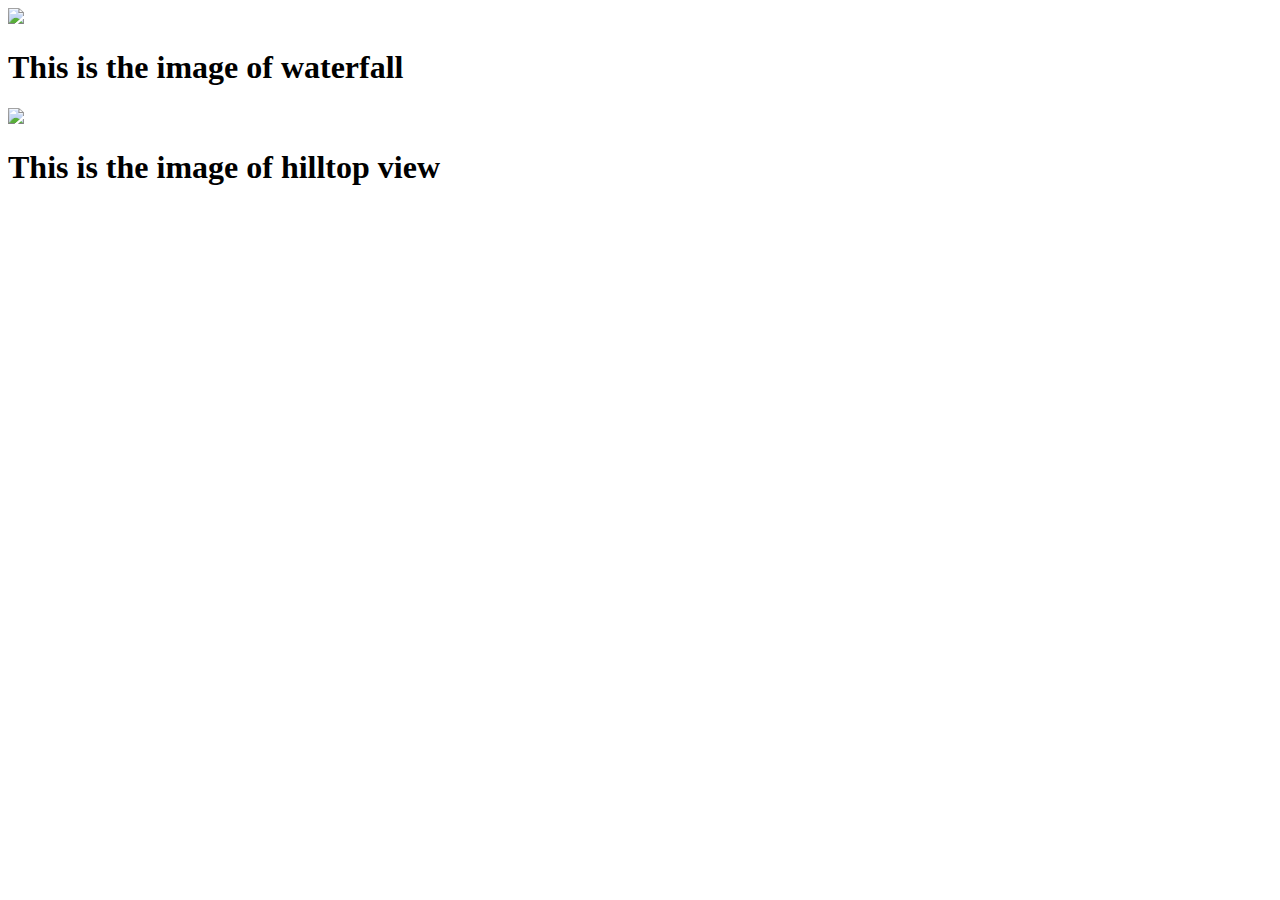
==== gallery.html @ 0538c733 "update in galler" ====
<!DOCTYPE html>
<html lang="en">
<head>
    <meta charset="UTF-8">
    <meta http-equiv="X-UA-Compatible" content="IE=edge">
    <meta name="viewport" content="width=device-width, initial-scale=1.0">
    <title>Images</title>
    <link rel="icon" href="Images/nepal.png">
</head>
<body>
    <img src = "images/waterfall.jpg">
        <h1>This is the image of waterfall</h1>
    </img>

    <img src = "images/hilltop.png">
        <h1>This is the image of hilltop view</h1>
    </img>
    
</body>
</html>
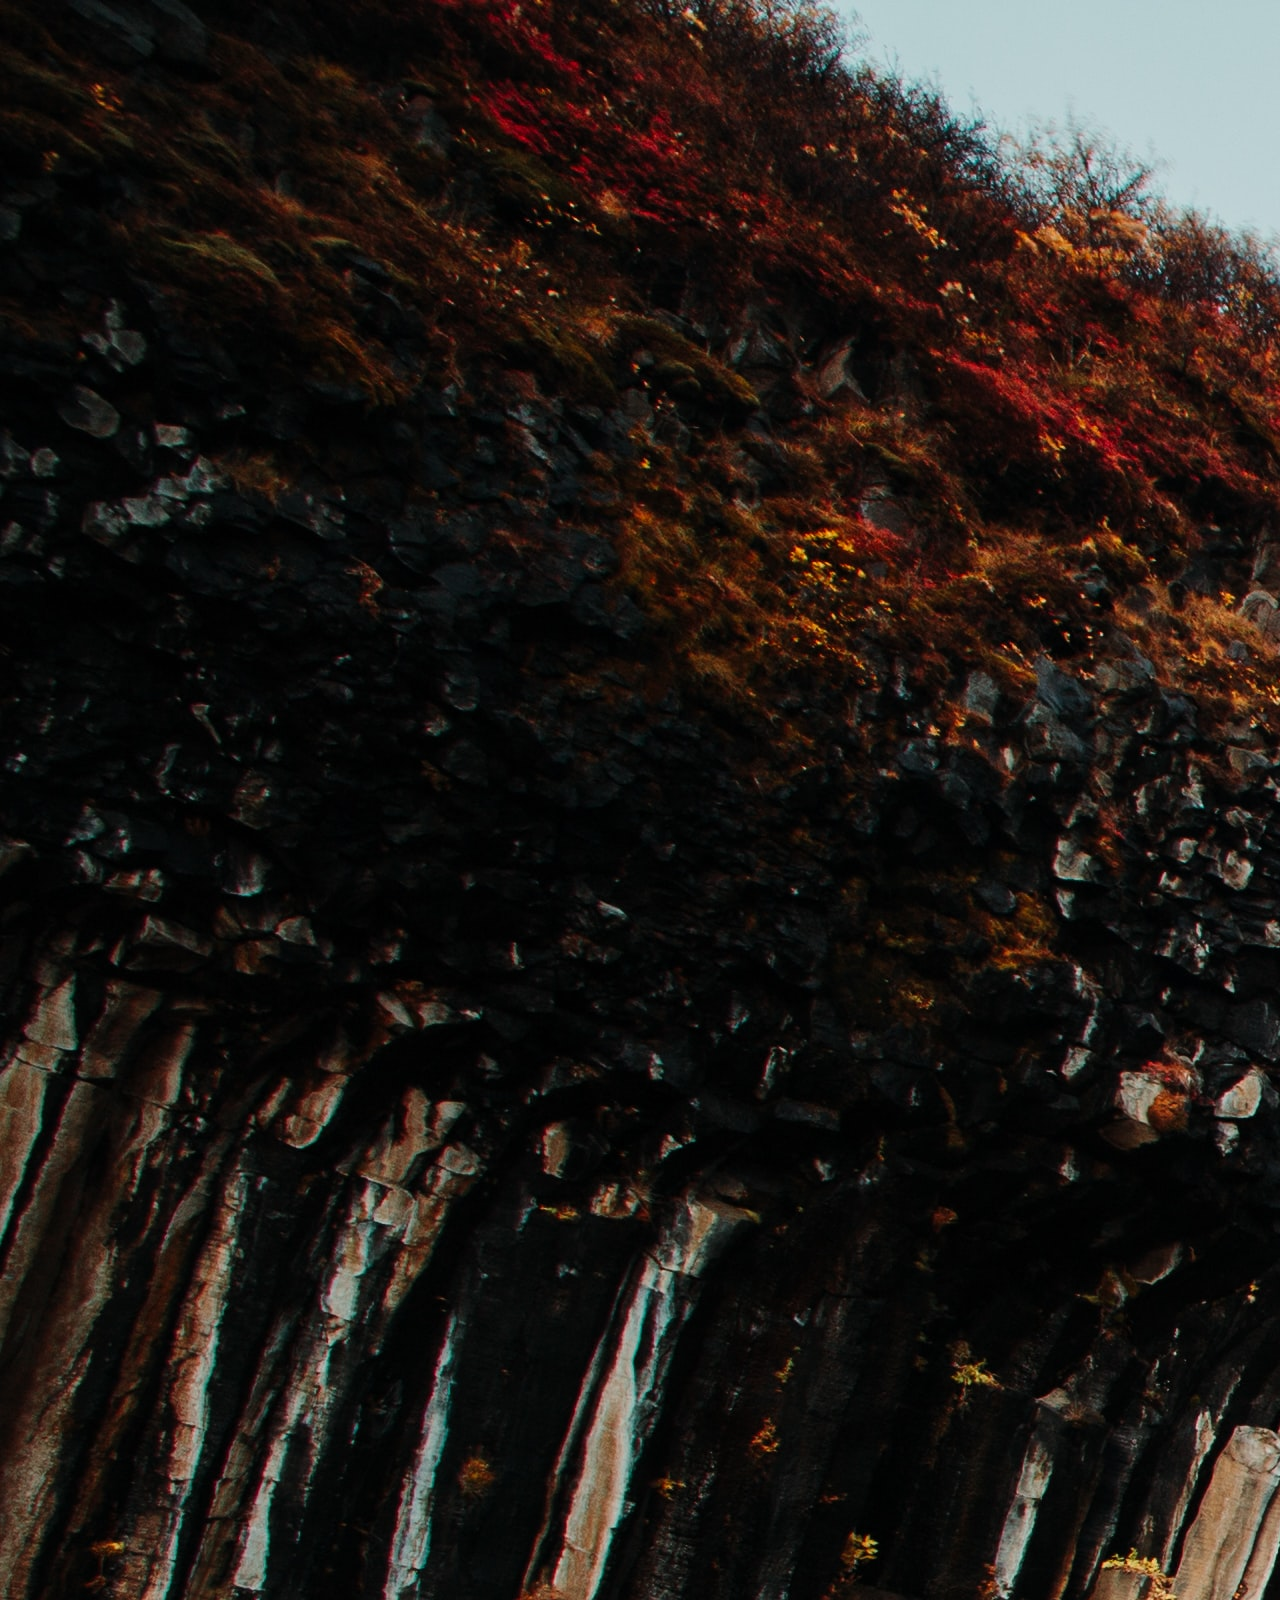
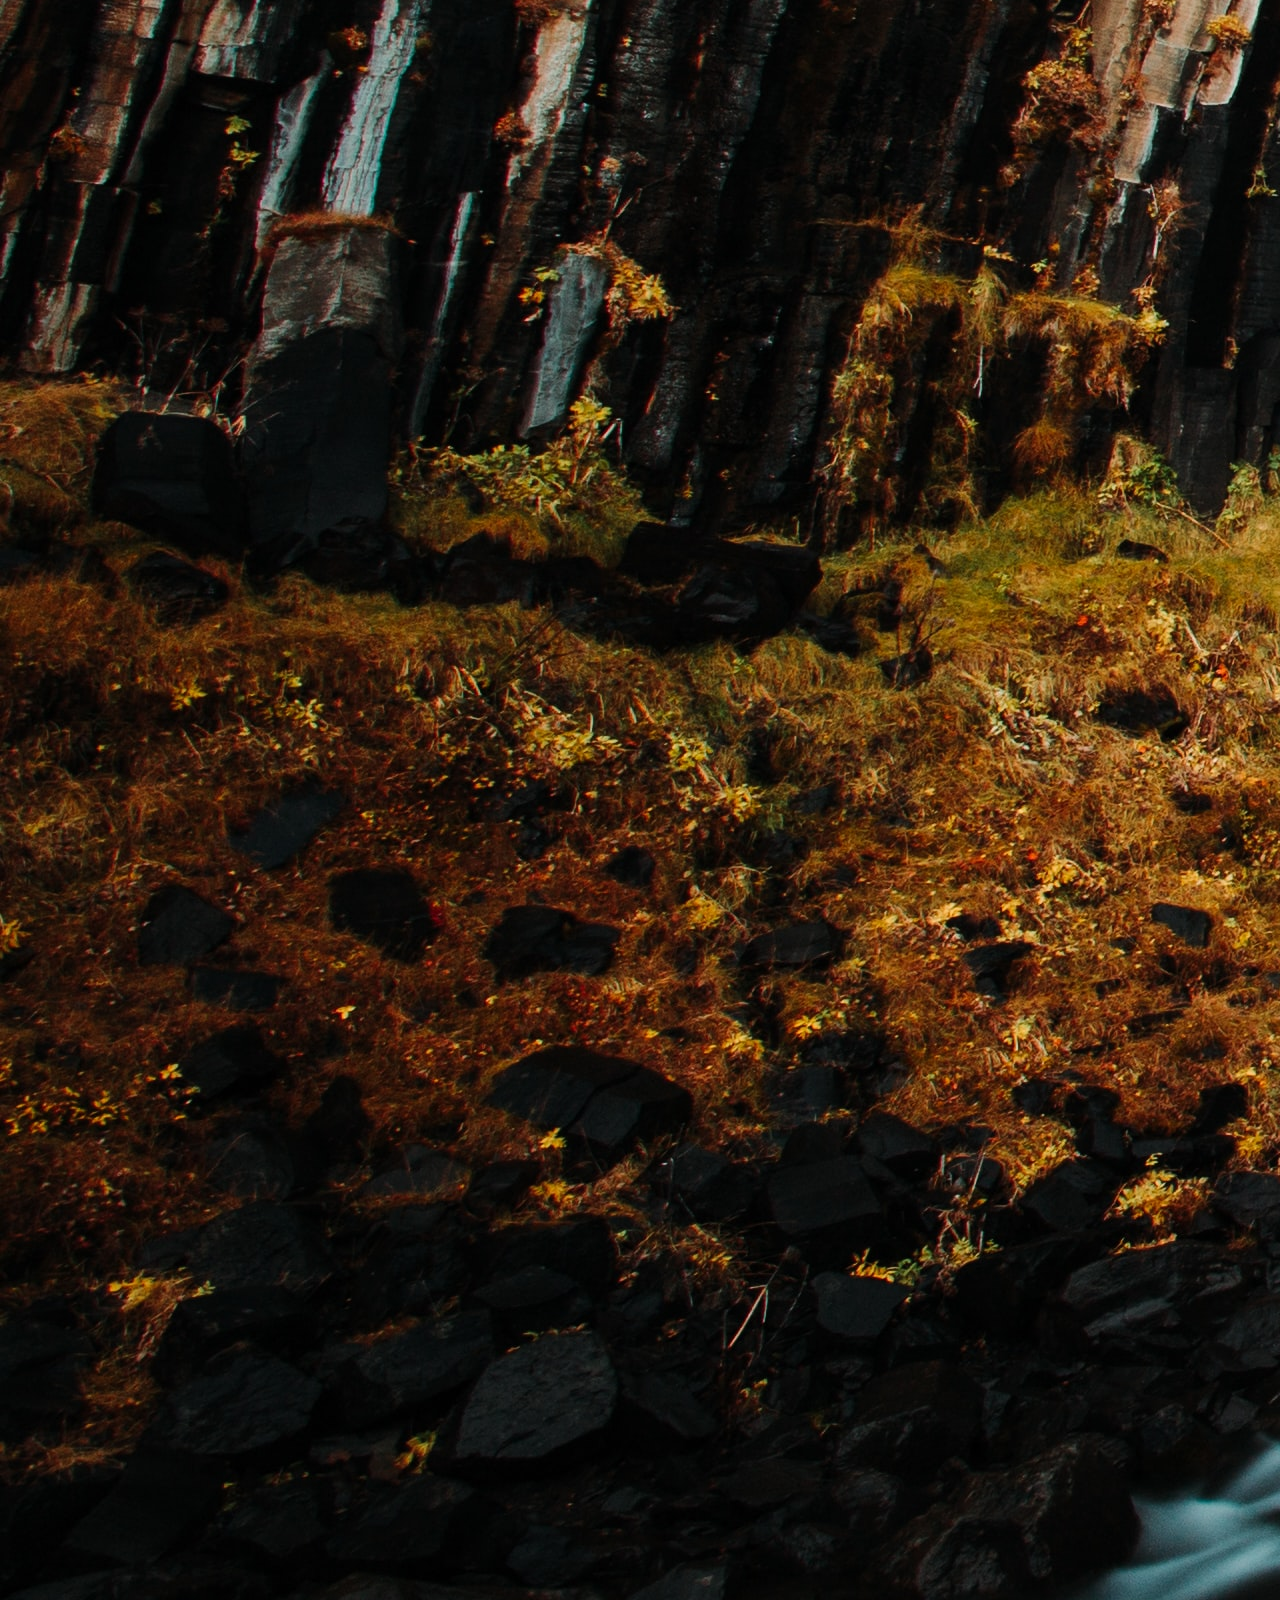
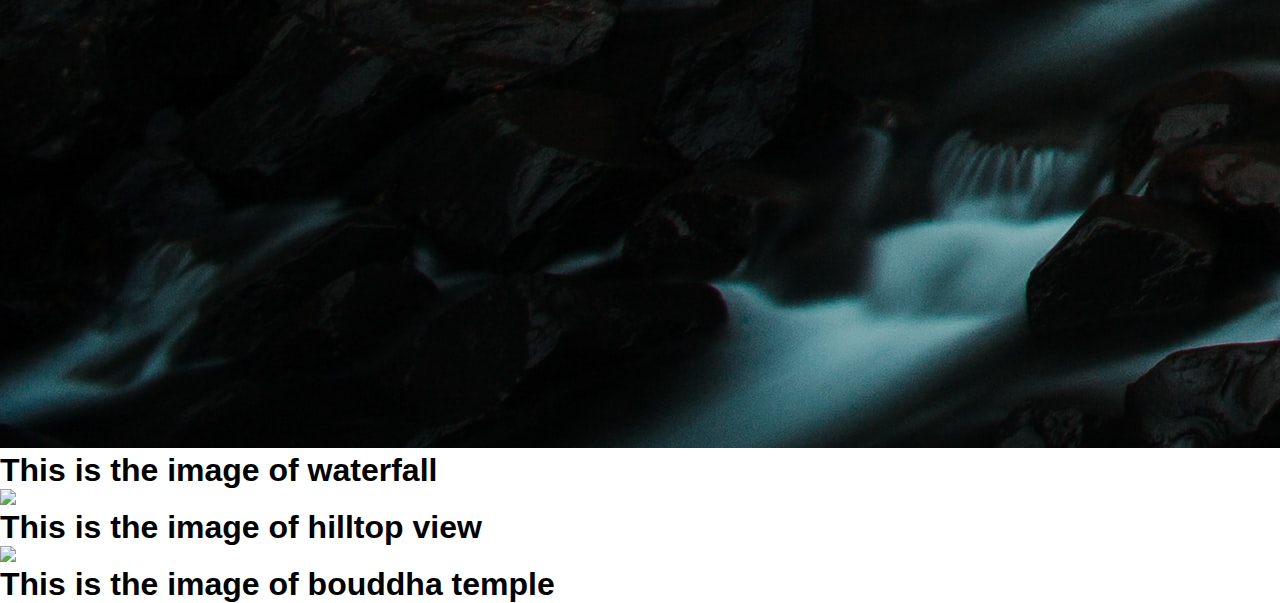
==== commit 96ce9365: "just check" ====
--- a/gallery.html
+++ b/gallery.html
@@ -6,14 +6,19 @@
     <meta name="viewport" content="width=device-width, initial-scale=1.0">
     <title>Images</title>
     <link rel="icon" href="Images/nepal.png">
+    <link rel="stylesheet" href="CSS/style.css">
 </head>
 <body>
-    <img src = "images/waterfall.jpg">
+    <img src = "waterfall.jpg">
         <h1>This is the image of waterfall</h1>
     </img>
 
-    <img src = "images/hilltop.png">
+    <img src = "Images/hilltop.png">
         <h1>This is the image of hilltop view</h1>
+    </img>
+
+    <img src = "Images/bouddha.png">
+    <h1>This is the image of bouddha temple</h1>
     </img>
     
 </body>
--- a/CSS/style.css
+++ b/CSS/style.css
@@ -0,0 +1,124 @@
+*{
+    margin : 0; padding: 0; box-sizing: border-box;
+    font-family: 'Josefin Sans', sans-serif;
+}
+
+header{
+    width: 100%;height:100%;
+    background-image:linear-gradient(rgba(0,0,0,0.3), rgba(0, 0, 0, 0.1)),url('../Images/bench.jpg');
+    background-repeat: no-repeat;
+    background-size: 100vw 100vh;
+    background-attachment:scroll;
+}
+
+nav{
+    width: 100%; height:13vh;
+    background:rgba(0.5, 1, 0.2, 0.3);
+    color:white;
+    display: flex;
+    justify-content:space-between;
+    align-items: center;
+    text-transform: uppercase;
+}
+nav .logo{
+  padding-left: 30px;
+
+}
+nav .menu{
+  width : 40%;
+  background-color: none;
+  display: flex;
+  justify-content: space-around;
+  padding: 5px;
+}
+nav .menu a{
+  text-decoration: none;
+  color : white;
+  font-weight: bold;
+  padding : 2%;
+}
+nav .menu a:first-child{
+color : #00b894;
+
+}
+
+main{
+  width:100%;
+  height:87vh;
+  display:flex;
+  justify-content: center;
+  align-items: center;
+  text-align: center;
+  color : white;
+}
+
+section{
+
+}
+section h3{
+  font-size: 40px;
+  font-weight: bold;
+  letter-spacing: 5px;
+  text-shadow : 3px 1px 2px black;
+}
+
+section h1{
+margin : 20px 0px 20px 0px;
+  font-size: 50px;
+  font-weight: 700;
+  text-transform: uppercase;
+  text-shadow : 2px 1px 5px black;
+
+}
+section p{
+  font-size: 20px;
+  font-weight: bold;
+  letter-spacing: 5px;
+  text-shadow : 3px 1px 2px black;
+  margin-bottom: 35px;
+}
+
+section a{
+  padding : 12px 30px;
+  border-radius: 9px;
+  outline: none;
+  text-transform: uppercase;
+  font-size: 15px;
+  font-weight: 400px;
+  text-decoration: none;
+  letter-spacing: 2px;
+  transition: all 0.3s ease;
+}
+
+section .btn1{
+  background-color: #fff;
+  color : black;}
+
+section .btn1:hover{
+  background-color: grey;
+  color : black;
+  }
+
+section .btn2{
+  background-color: #00b894;
+  color : black;
+}
+
+section .btn2:hover{
+  background-color: grey;
+  color : black;
+}
+section .change_content:after{
+  content: " ";
+  animation: changetext 10s infinite linear;
+  color:#00b894;
+}
+@keyframes changetext {
+  0%{content: "Pokhara";}
+  16%{content: "Kathmandu";}
+  32%{content: "Kusma";}
+  48%{content: "Chitwan";}
+  64%{content: "Mustang";}
+  80%{content: "Mustang";}
+  100%{content: "Mustang";}
+}
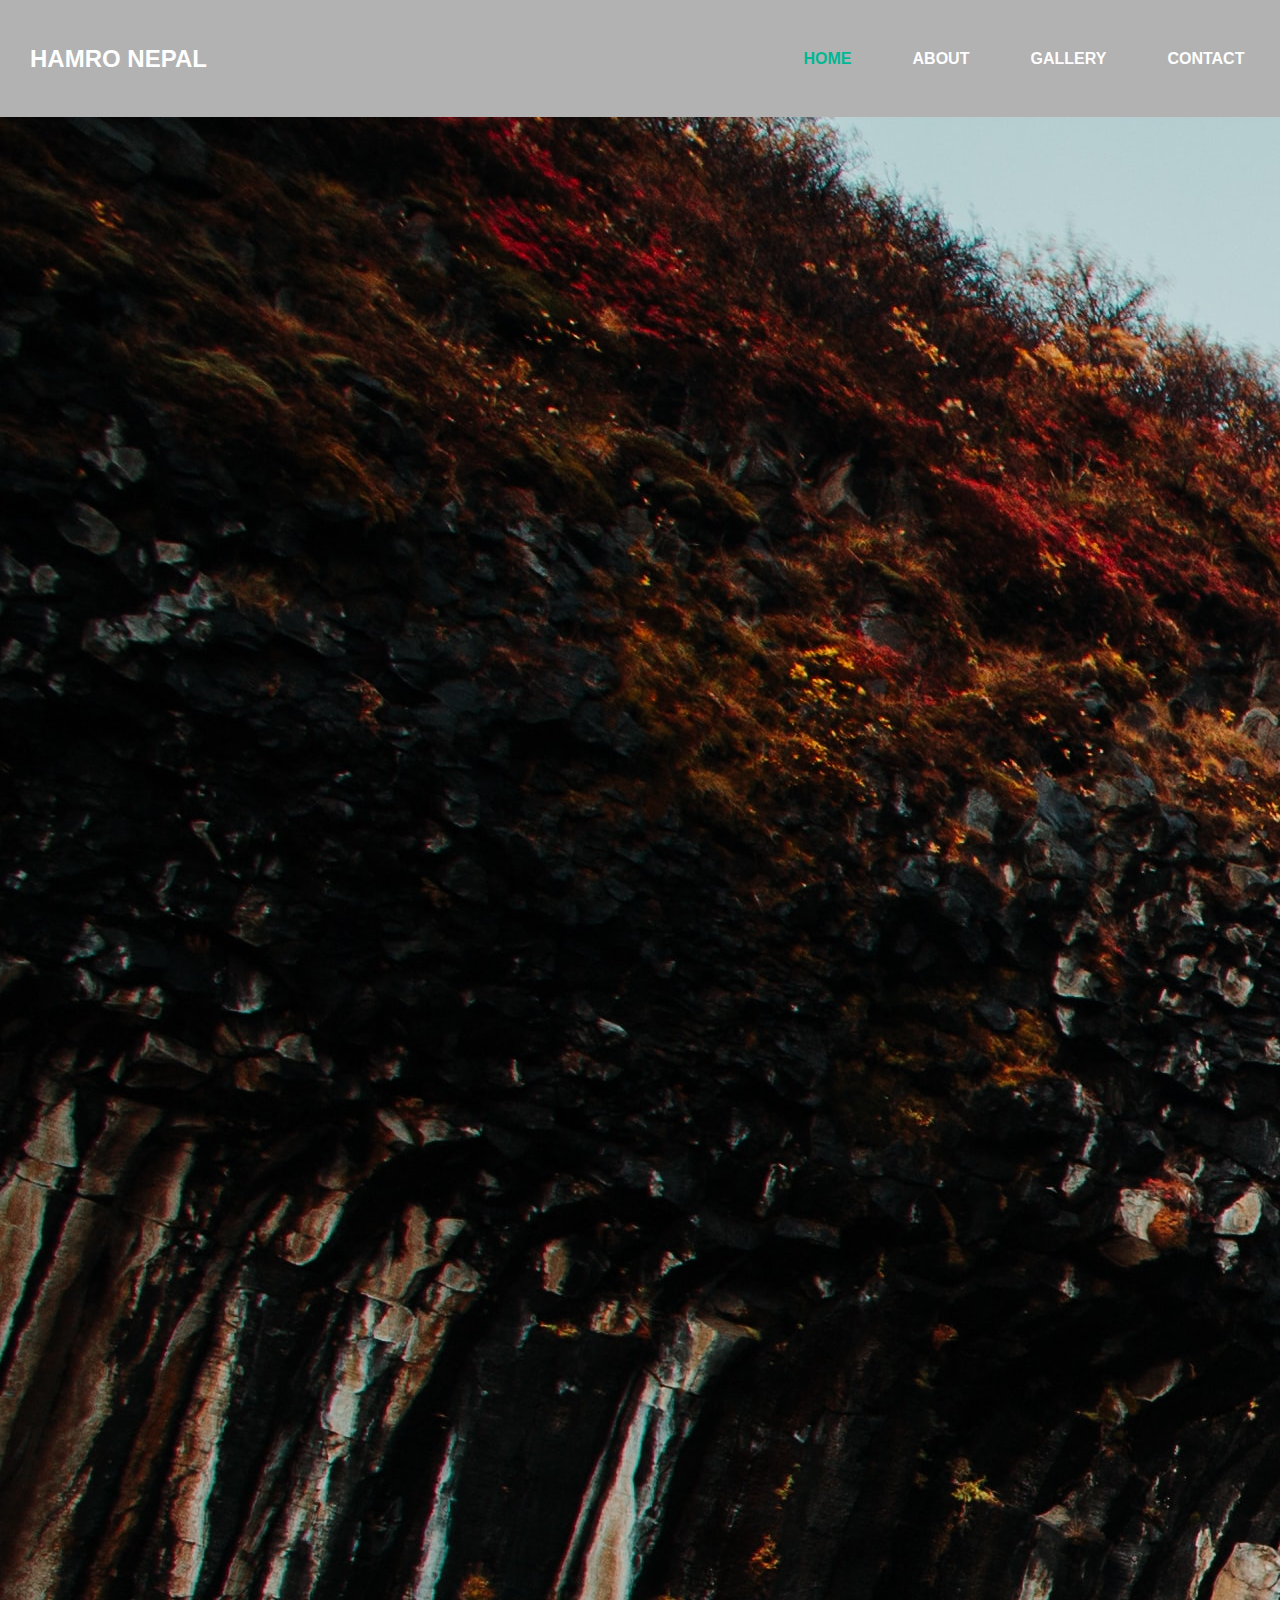
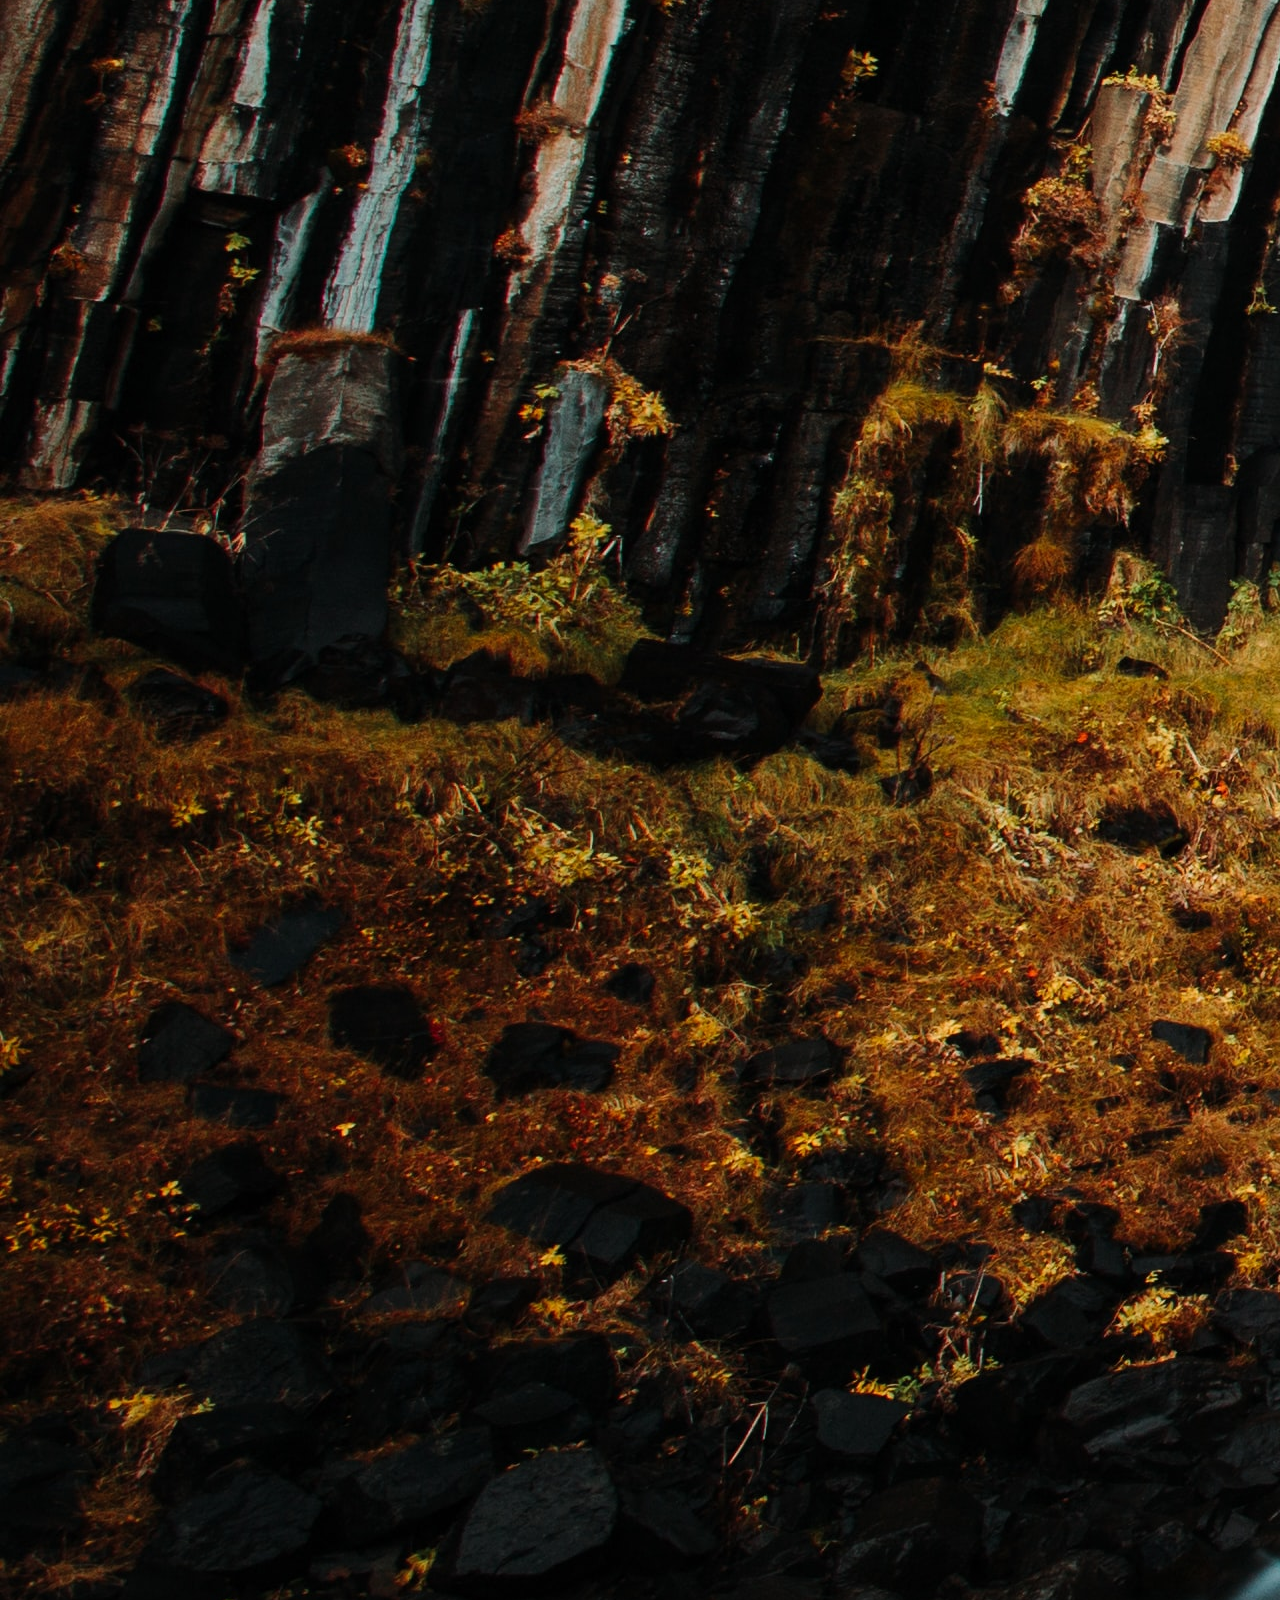
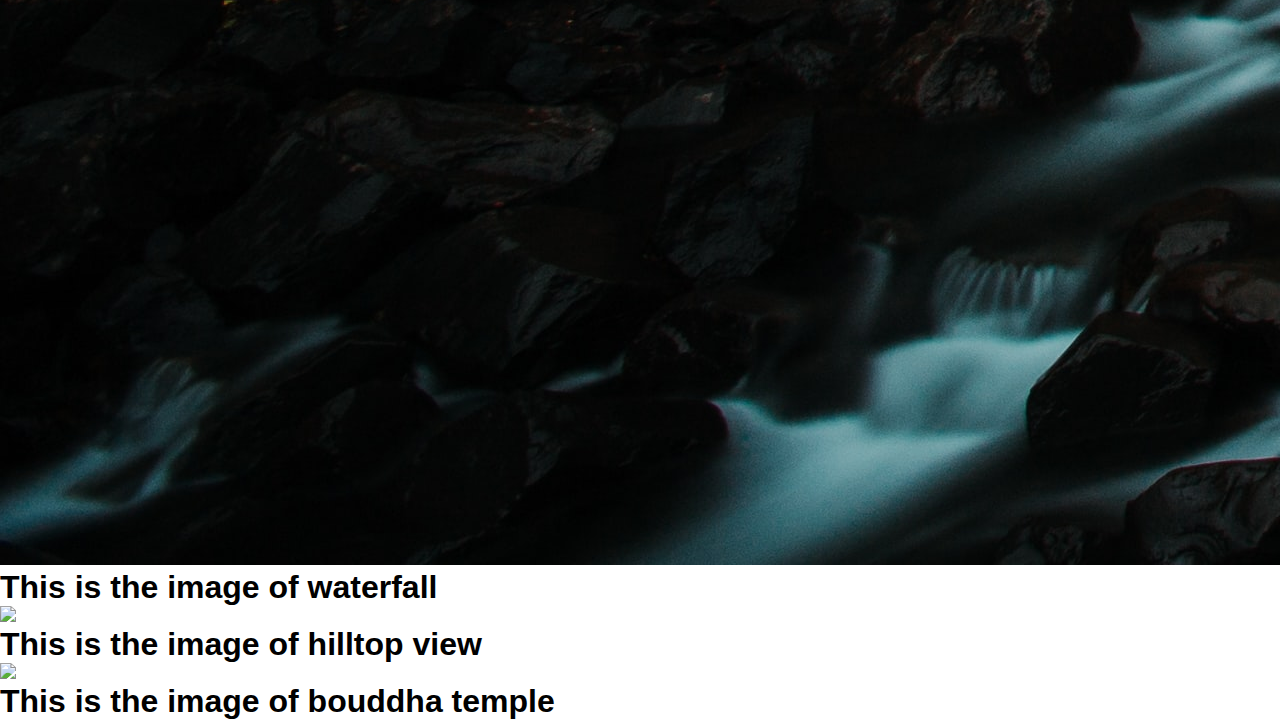
==== commit 4054cc8b: "link creation" ====
--- a/gallery.html
+++ b/gallery.html
@@ -9,16 +9,25 @@
     <link rel="stylesheet" href="CSS/style.css">
 </head>
 <body>
-    <img src = "waterfall.jpg">
+    <nav>
+        <div class="logo"> <h2 class = "animated infinite heartBeat delay-1s">Hamro Nepal</h2> </div>
+        <div class="menu">
+          <a href="index.html">Home</a>
+          <a href="#">About</a>
+          <a href="gallery.html">Gallery</a>
+          <a href="#">Contact</a>
+        </div>
+      </nav>
+    <img src = "./Images/waterfall.jpg">
         <h1>This is the image of waterfall</h1>
     </img>
 
-    <img src = "Images/hilltop.png">
+    <img src = "./Images/hilltop.png">
         <h1>This is the image of hilltop view</h1>
     </img>
 
-    <img src = "Images/bouddha.png">
-    <h1>This is the image of bouddha temple</h1>
+    <img src = "./Images/bouddha.png">
+        <h1>This is the image of bouddha temple</h1>
     </img>
     
 </body>
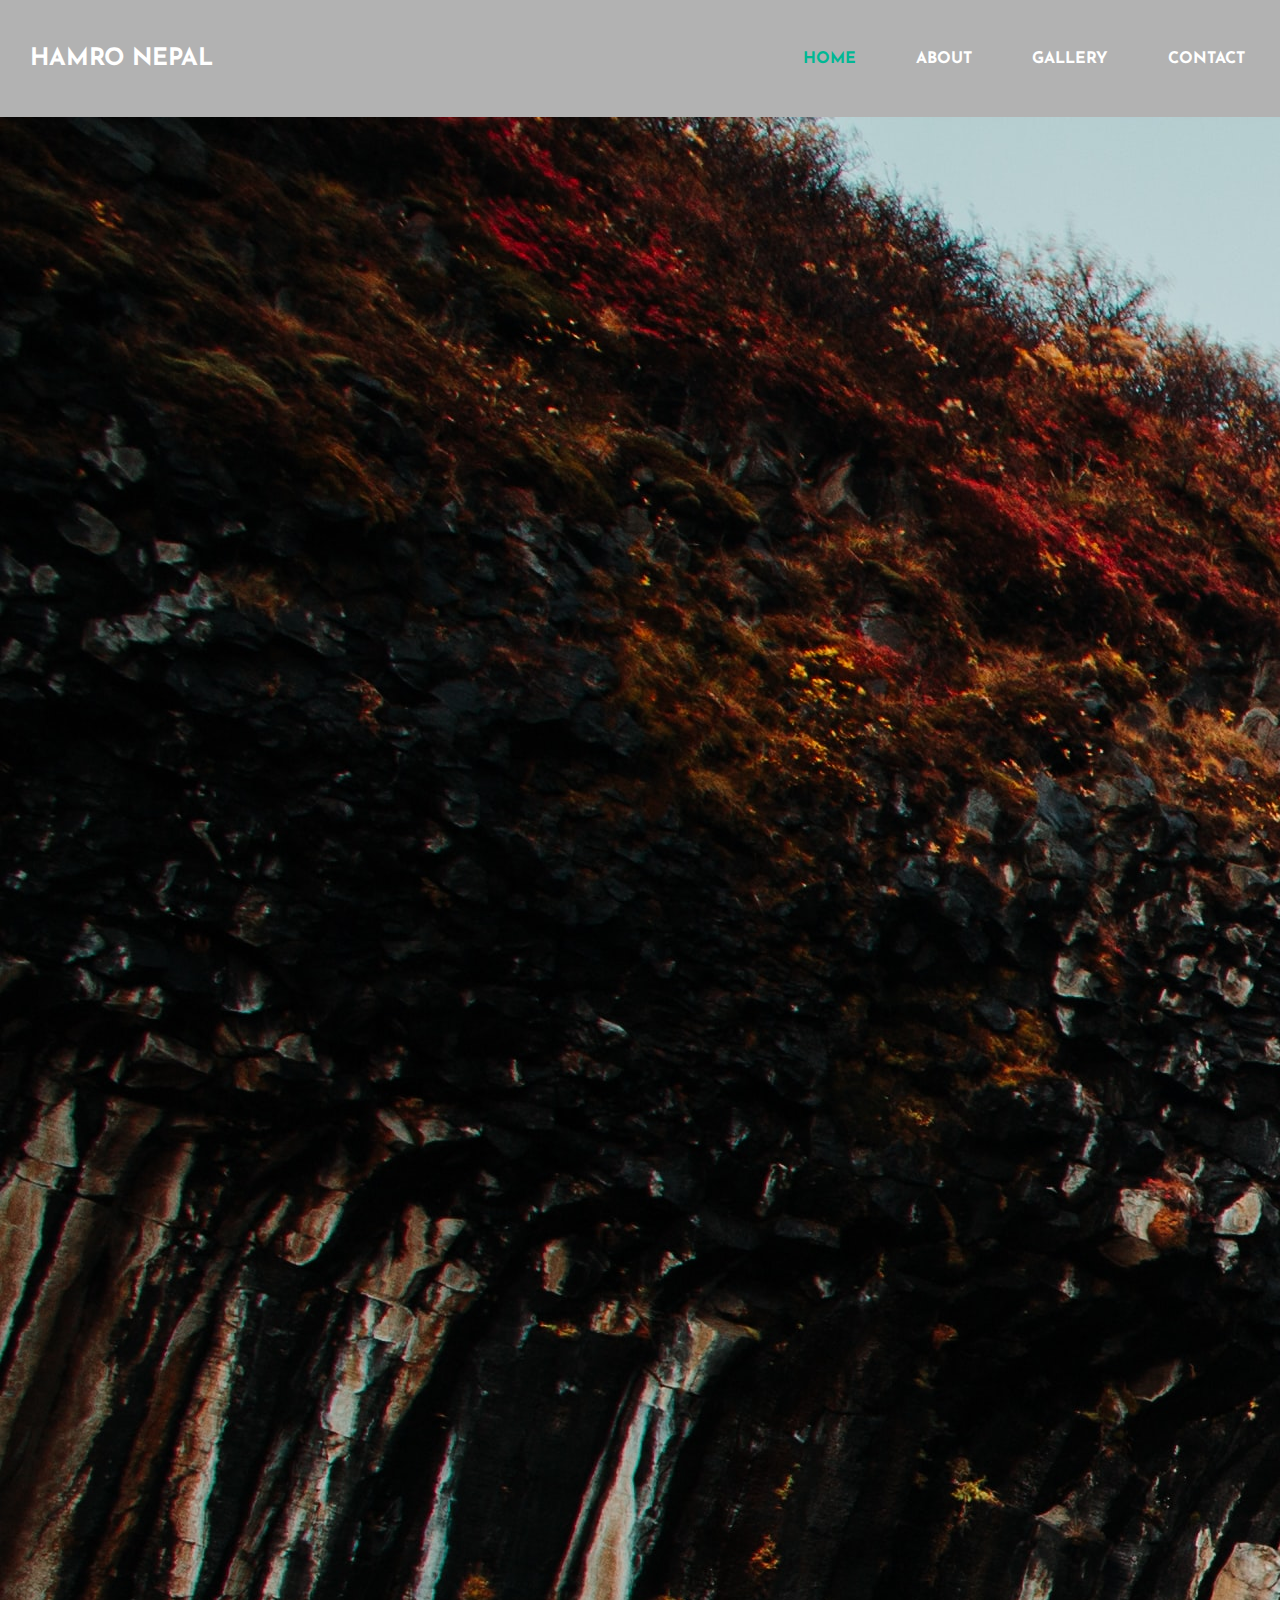
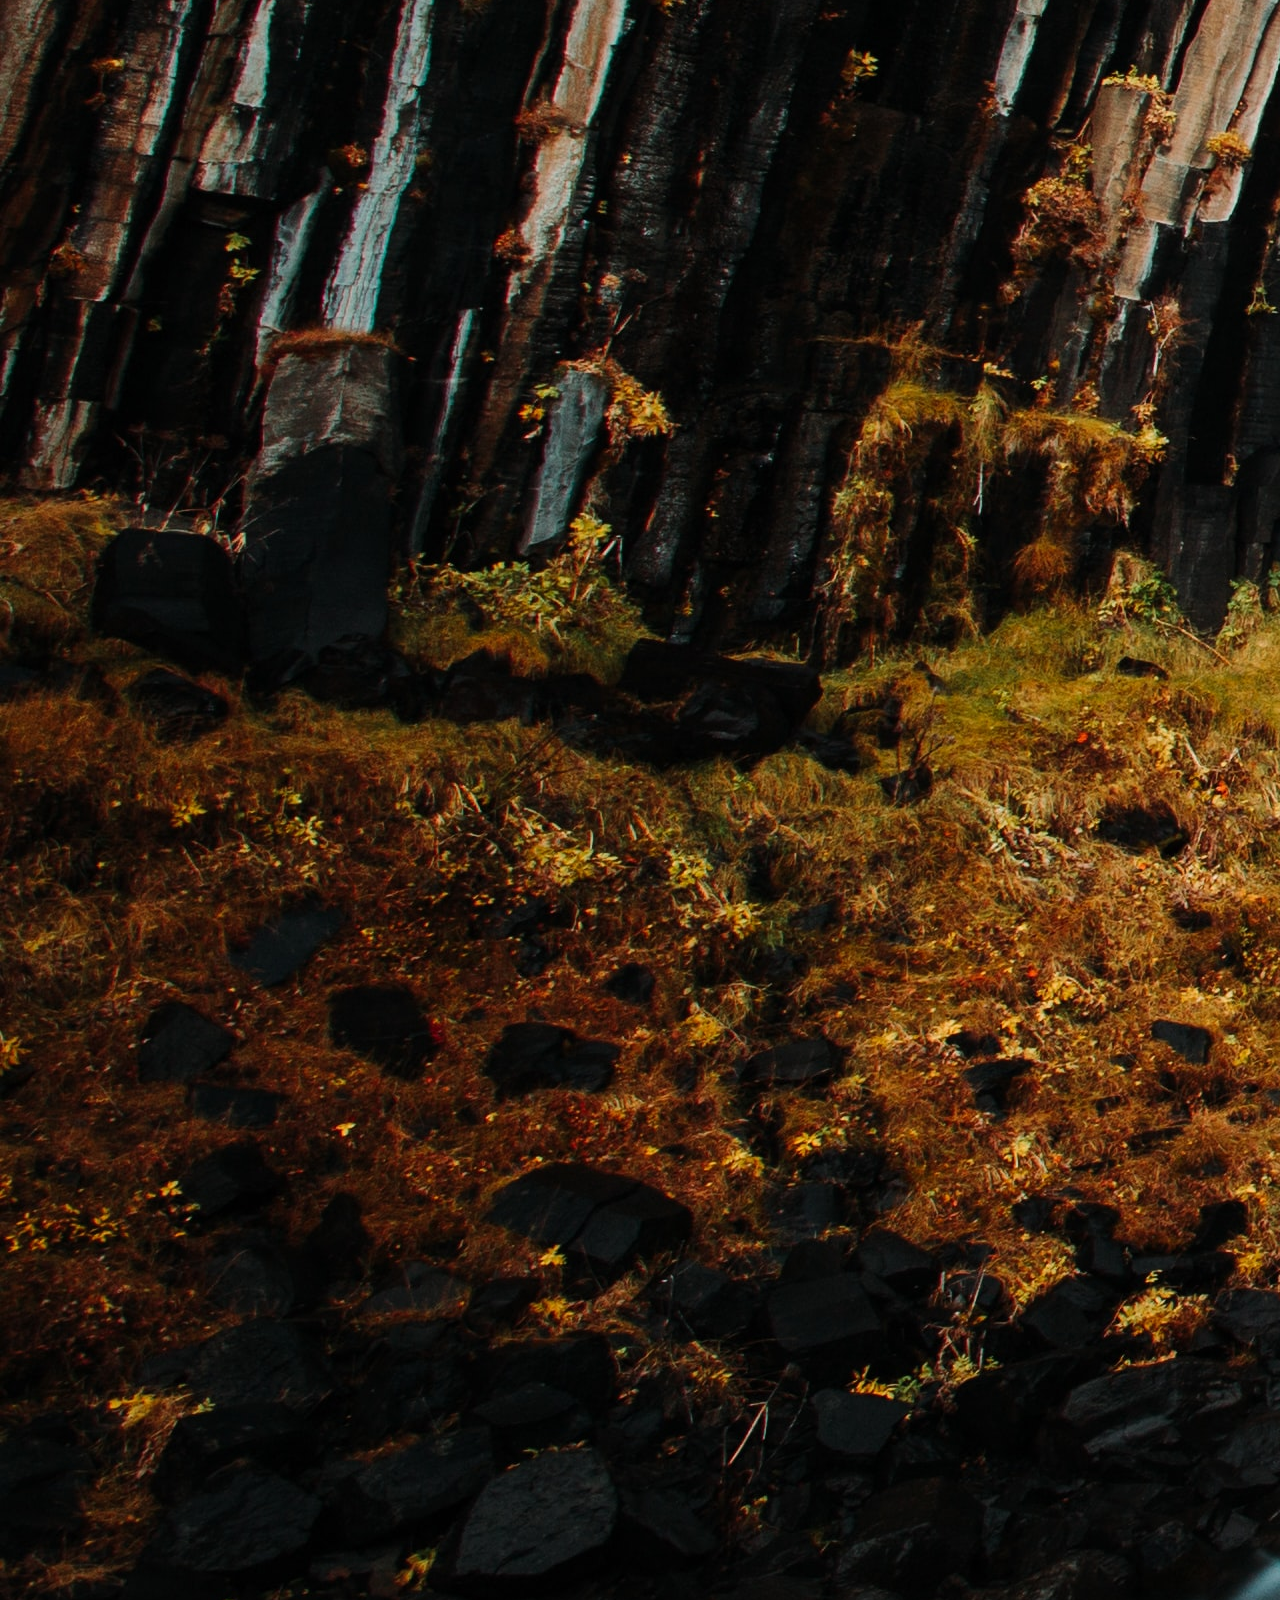
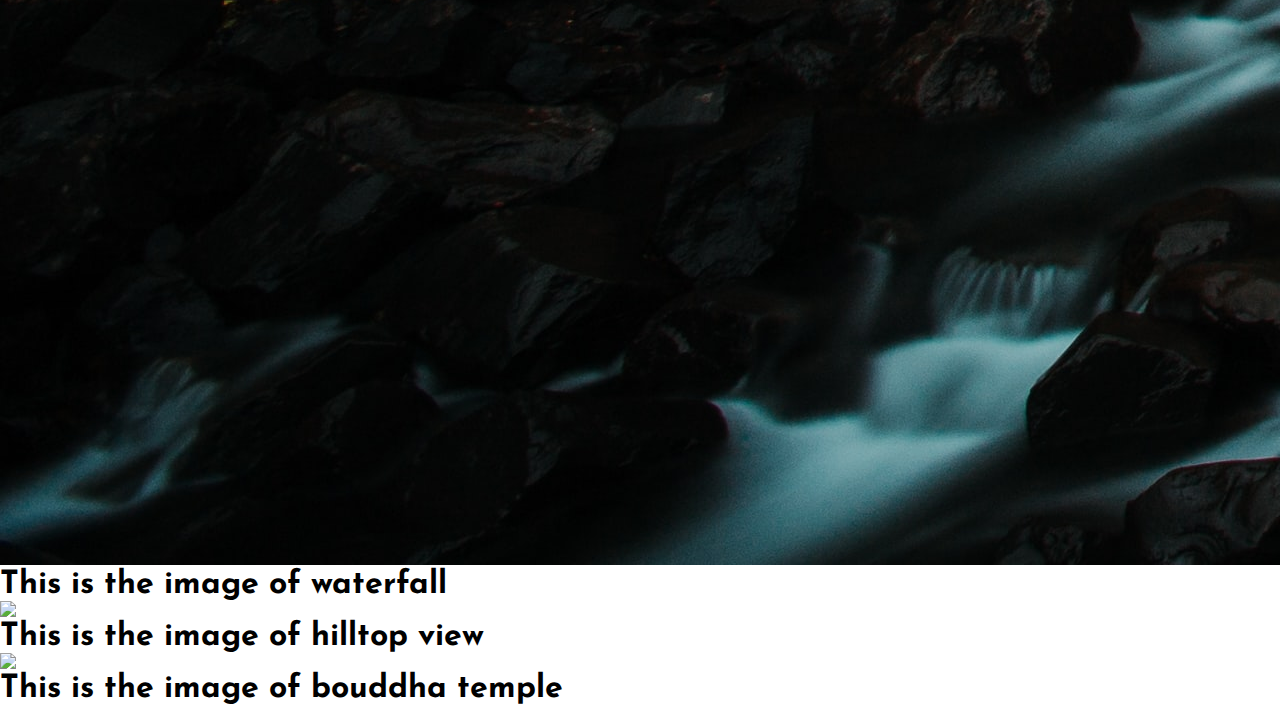
==== commit f4779e93: "css in galley" ====
--- a/gallery.html
+++ b/gallery.html
@@ -7,6 +7,8 @@
     <title>Images</title>
     <link rel="icon" href="Images/nepal.png">
     <link rel="stylesheet" href="CSS/style.css">
+    <link href="https://fonts.googleapis.com/css2?family=Josefin+Sans:wght@600&display=swap" rel="stylesheet">
+    <link rel="stylesheet" href="https://cdnjs.cloudflare.com/ajax/libs/animate.css/3.7.2/animate.min.css">
 </head>
 <body>
     <nav>
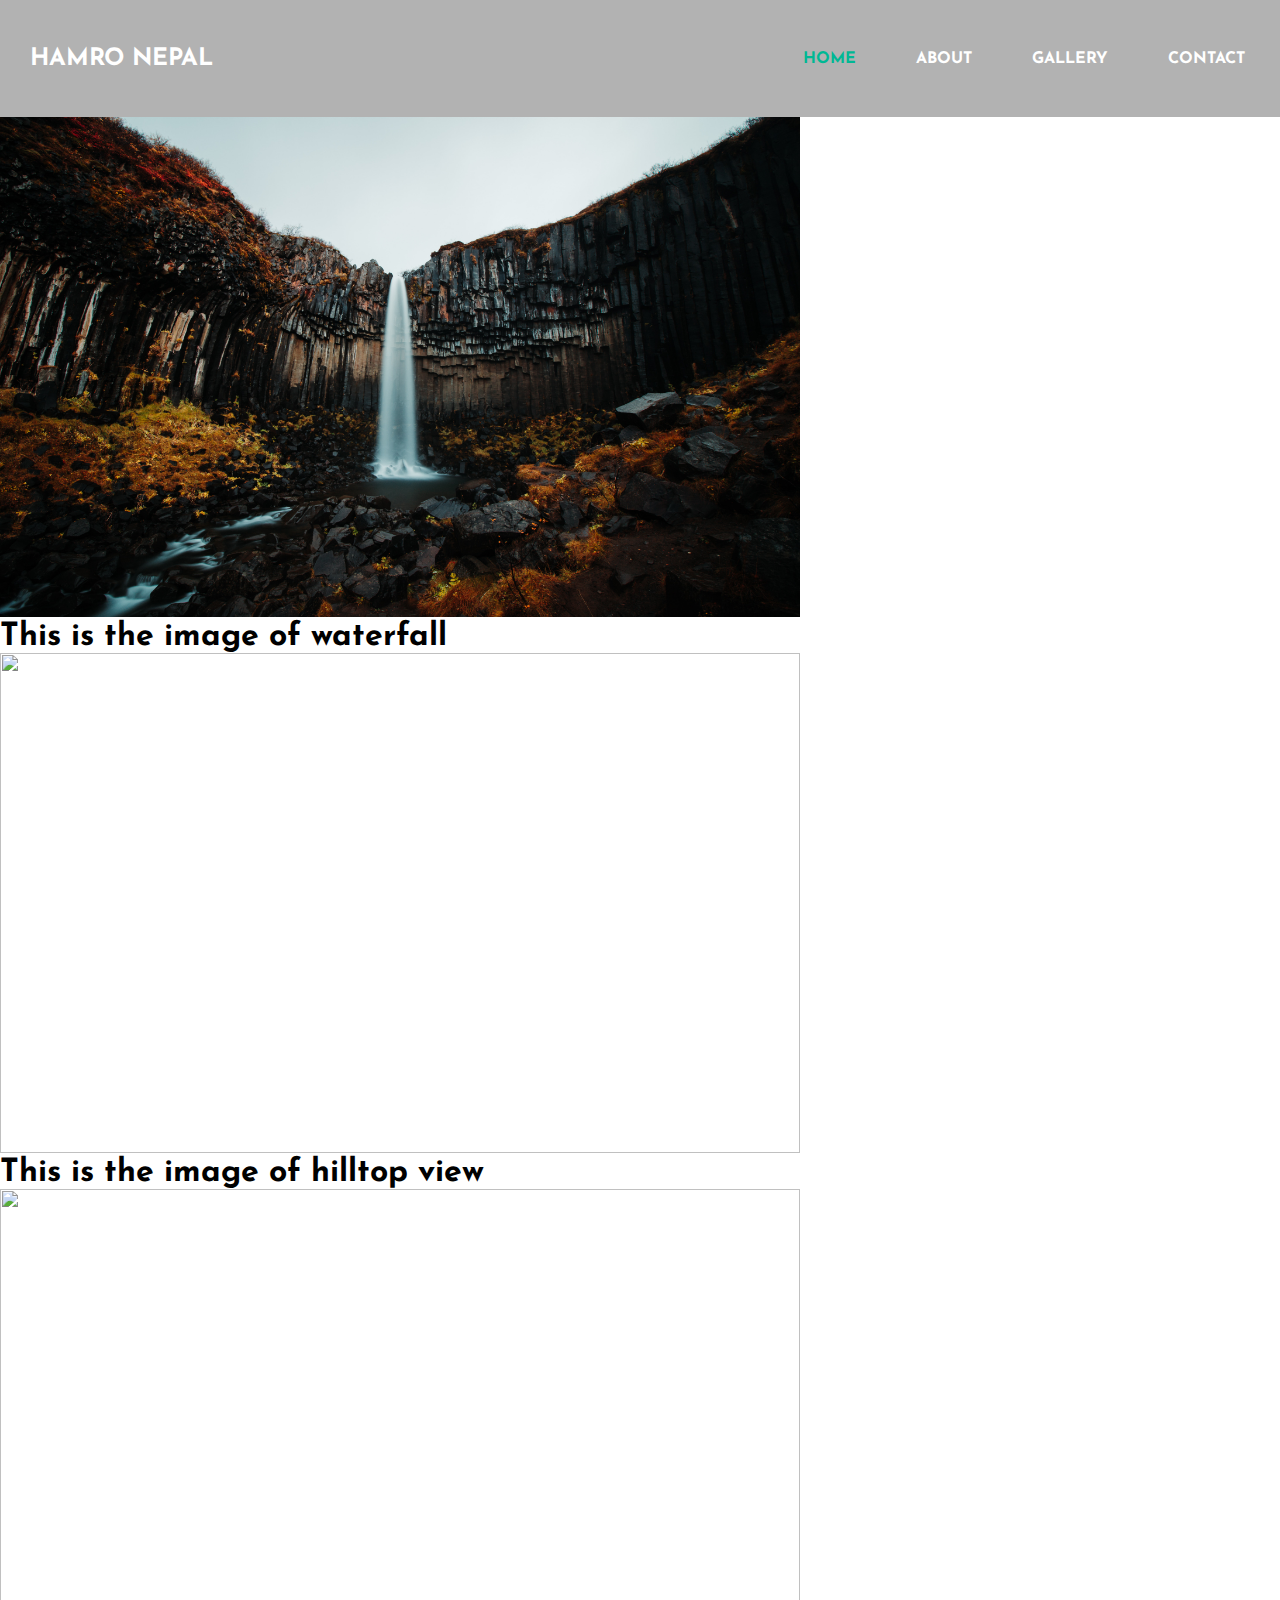
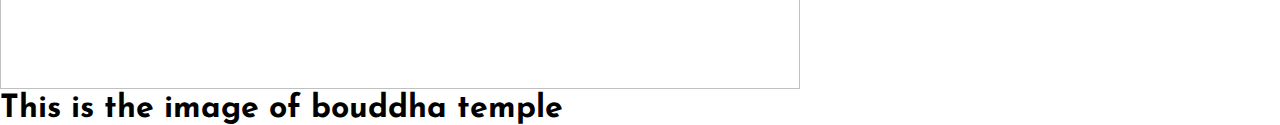
==== commit 1640b831: "image size fixed" ====
--- a/gallery.html
+++ b/gallery.html
@@ -20,15 +20,15 @@
           <a href="#">Contact</a>
         </div>
       </nav>
-    <img src = "./Images/waterfall.jpg">
+    <img src = "./Images/waterfall.jpg" width = "800" height = "500">
         <h1>This is the image of waterfall</h1>
     </img>
 
-    <img src = "./Images/hilltop.png">
+    <img src = "./Images/hilltop.png" width = "800" height = "500">
         <h1>This is the image of hilltop view</h1>
     </img>
 
-    <img src = "./Images/bouddha.png">
+    <img src = "./Images/bouddha.png" width = "800" height = "500">
         <h1>This is the image of bouddha temple</h1>
     </img>
     
